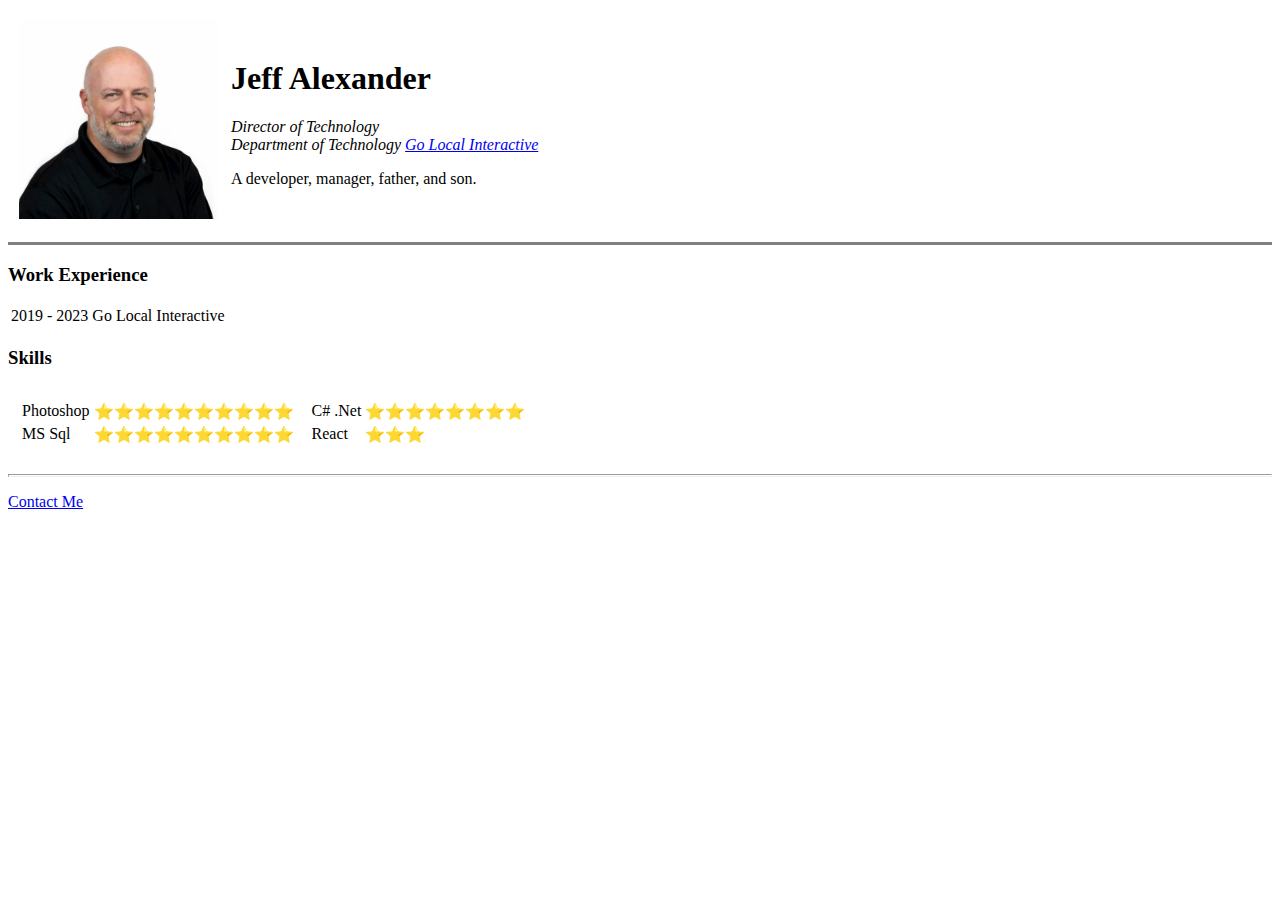
==== index.html @ 9fd3ac3d "Initial upload and commit" ====
<!DOCTYPE html>
<html lang="en">
<head>
    <meta charset="UTF-8">
    <title>Jeff's Personal Site</title>
</head>
<body>
    <table  cellspacing="10">
        <tr>
            <td>
                <img src="images/Jeff.jpg" height="200" width="200" alt="Jeff Alexander">
            </td>
            <td>
                <h1>Jeff Alexander</h1>
                <p>
                <em>Director of Technology</em><br>
                <em>Department of Technology <a href="http://www.golocalinteractive.com">Go Local Interactive</a></em>
                </p>
                <p>A developer, manager, father, and son.</p>
            </td>
        </tr>
    </table>
    <hr size="3" noshade="">
    <p>
        <h3>Work Experience</h3>
        <table>
            <tbody>
                <tr>
                    <td>2019 - 2023</td>
                    <td>Go Local Interactive</td>
                </tr>
            </tbody>
        </table>
    </p>
    <h3>Skills</h3>
    <p>
        <table border="0" cellspacing="10">
            <tr>
                <td>
                    <table>
                        <tr>
                            <td>
            Photoshop
                            </td>
                            <td>
                                ⭐️⭐️⭐️⭐️⭐️⭐️⭐️⭐️⭐️⭐️
                            </td>
                        </tr>
                        <tr>
                            <td>
            MS Sql
                            </td>
                            <td>
                                ⭐️⭐️⭐️⭐️⭐️⭐️⭐️⭐️⭐️⭐️
                            </td>
                        </tr>
                    </table>
                </td>
                <td>
                    <table>
                        <tr>
                            <td>
            C# .Net
                            </td>
                            <td>
                                ⭐️⭐️⭐️⭐️⭐️⭐️⭐️⭐️
                            </td>
                        </tr>
                        <tr>
                            <td>
            React
                            </td>
                            <td>
                                ⭐️⭐️⭐️
                            </td>
                        </tr>
                    </table>
                </td>
            </tr>
        </table>
    </p>
    <hr size="3">
    <p>
<a href="contact-me.html">Contact Me</a>
    </p>
</body>
</html>
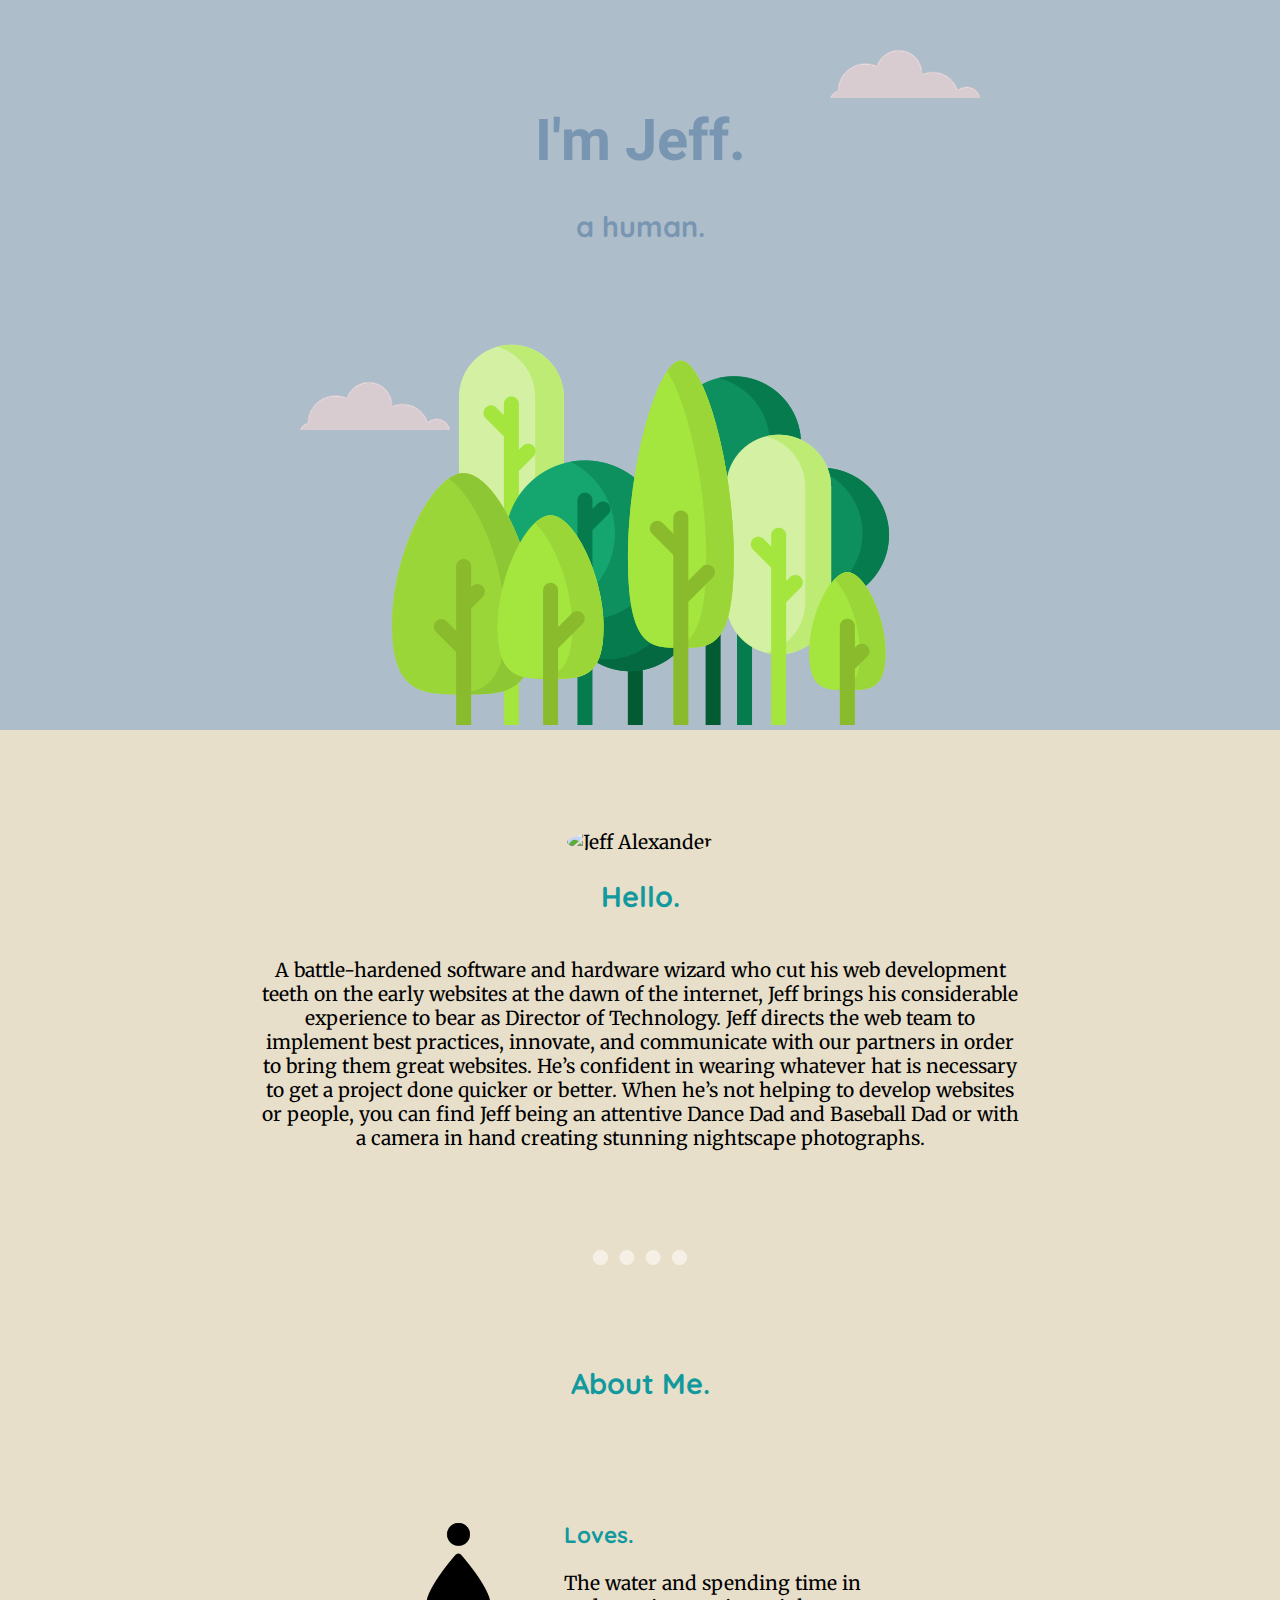
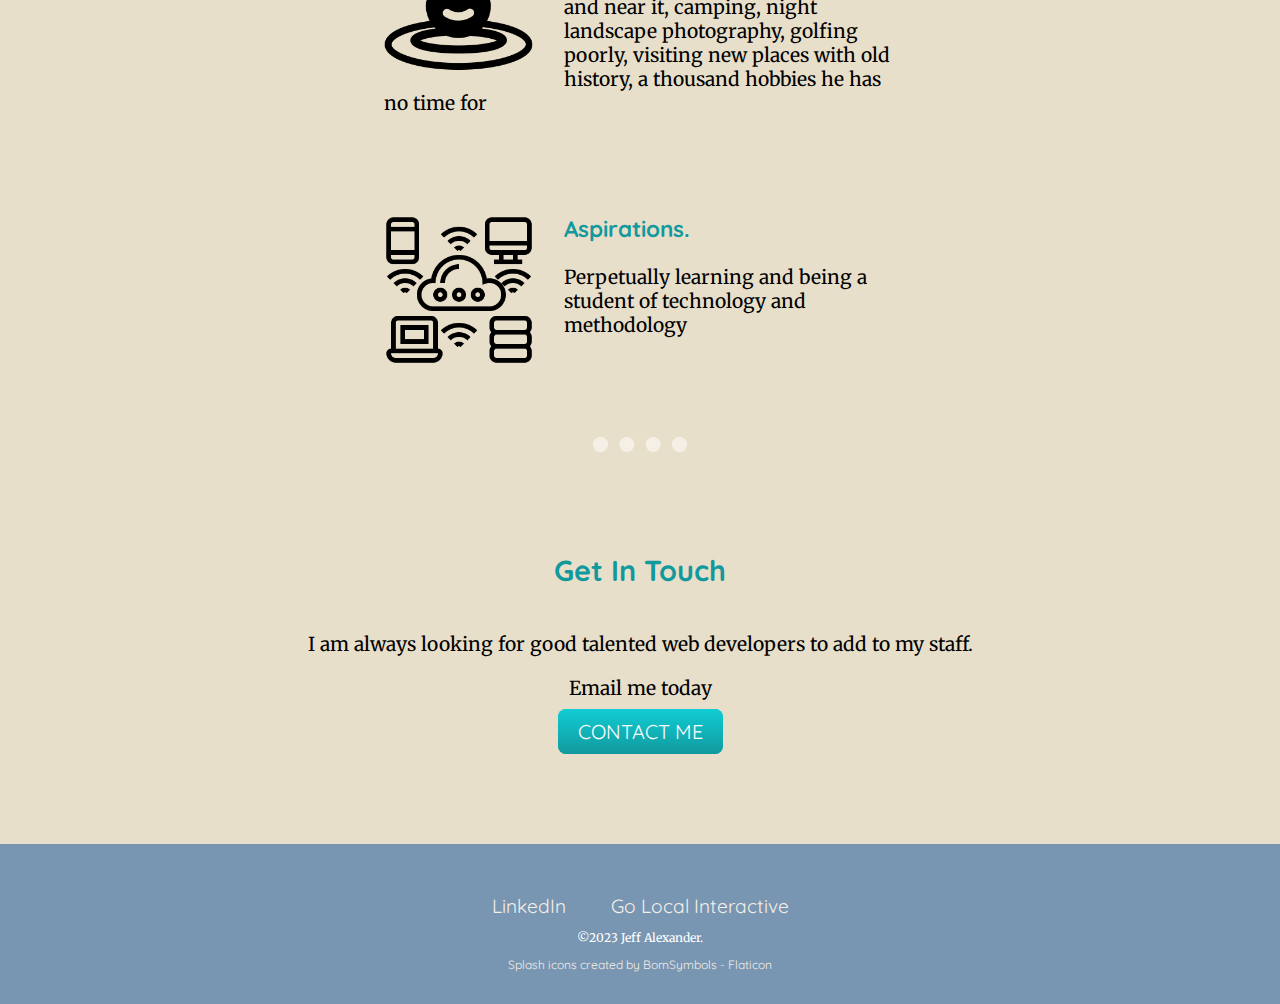
==== commit 874890cd: "new design" ====
--- a/index.html
+++ b/index.html
@@ -1,87 +1,58 @@
 <!DOCTYPE html>
-<html lang="en">
-<head>
-    <meta charset="UTF-8">
-    <title>Jeff's Personal Site</title>
-</head>
-<body>
-    <table  cellspacing="10">
-        <tr>
-            <td>
-                <img src="images/Jeff.jpg" height="200" width="200" alt="Jeff Alexander">
-            </td>
-            <td>
-                <h1>Jeff Alexander</h1>
-                <p>
-                <em>Director of Technology</em><br>
-                <em>Department of Technology <a href="http://www.golocalinteractive.com">Go Local Interactive</a></em>
-                </p>
-                <p>A developer, manager, father, and son.</p>
-            </td>
-        </tr>
-    </table>
-    <hr size="3" noshade="">
-    <p>
-        <h3>Work Experience</h3>
-        <table>
-            <tbody>
-                <tr>
-                    <td>2019 - 2023</td>
-                    <td>Go Local Interactive</td>
-                </tr>
-            </tbody>
-        </table>
-    </p>
-    <h3>Skills</h3>
-    <p>
-        <table border="0" cellspacing="10">
-            <tr>
-                <td>
-                    <table>
-                        <tr>
-                            <td>
-            Photoshop
-                            </td>
-                            <td>
-                                ⭐️⭐️⭐️⭐️⭐️⭐️⭐️⭐️⭐️⭐️
-                            </td>
-                        </tr>
-                        <tr>
-                            <td>
-            MS Sql
-                            </td>
-                            <td>
-                                ⭐️⭐️⭐️⭐️⭐️⭐️⭐️⭐️⭐️⭐️
-                            </td>
-                        </tr>
-                    </table>
-                </td>
-                <td>
-                    <table>
-                        <tr>
-                            <td>
-            C# .Net
-                            </td>
-                            <td>
-                                ⭐️⭐️⭐️⭐️⭐️⭐️⭐️⭐️
-                            </td>
-                        </tr>
-                        <tr>
-                            <td>
-            React
-                            </td>
-                            <td>
-                                ⭐️⭐️⭐️
-                            </td>
-                        </tr>
-                    </table>
-                </td>
-            </tr>
-        </table>
-    </p>
-    <hr size="3">
-    <p>
-<a href="contact-me.html">Contact Me</a>
-    </p>
-</body>
+<html>
+    <head>
+        <meta charset="UTF-8">
+        <title>Jeff Alexander</title>
+        <link rel="stylesheet" href="css/styles.css">
+        <link rel="shortcut icon" href="favicon.ico" type="image/x-icon">
+        <link rel="preconnect" href="https://fonts.googleapis.com">
+        <link rel="preconnect" href="https://fonts.gstatic.com" crossorigin>
+        <link href="https://fonts.googleapis.com/css2?family=Heebo:wght@300&family=Merriweather&family=Quicksand:wght@300&display=swap" rel="stylesheet">
+        
+    </head>
+    <body>
+        <div class="top-container">
+            <img class="top-cloud" src="images/cloud.png" alt="cloud-img">
+            <h1>I'm Jeff.</h1>
+            <h2 class="heading">a human.</h2>
+            <img class="bottom-cloud" src="images/cloud.png" alt="cloud-img">
+            <img src="images/forest.png" alt="forest-img">
+        </div>
+        <div class="middle-container">
+            <div class="profile">
+              <img class="me" src="images/jeff.jpg" alt="Jeff Alexander">
+              <h2>Hello.</h2>
+              <p class="intro">A battle-hardened software and hardware wizard who cut his web development teeth on the early websites at the dawn of the internet, Jeff brings his considerable experience to bear as Director of Technology. Jeff directs the web team to implement best practices, innovate, and communicate with our partners in order to bring them great websites. He’s confident in wearing whatever hat is necessary to get a project done quicker or better. When he’s not helping to develop websites or people, you can find Jeff being an attentive Dance Dad and Baseball Dad or with a camera in hand creating stunning nightscape photographs.</p>
+            </div>
+            <hr>
+            <div class="skills">
+              <h2>About Me.</h2>
+              <div class="skill-row">
+                <img class="water-drop-img" src="images/water-drop.png" alt="water-drop">
+                <h3>Loves.</h3>
+                <p>The water and spending time in and near it, camping, night landscape photography, golfing poorly, visiting new places with old history, a thousand hobbies he has no time for</p>
+              </div>
+              <div class="skill-row">
+                <img class="technology-img" src="images/technology.png" alt="technology">
+                <h3>Aspirations.</h3>
+                <p>Perpetually learning and being a student of technology and methodology</p>
+              </div>
+            </div>
+            <hr>
+            <div class="contact-me">
+              <h2>Get In Touch</h2>
+              <p>I am always looking for good talented web developers to add to my staff.</p>
+              <p>Email me today </p>
+              <a class="btn" href="mailto:name@email.com">CONTACT ME</a>
+            </div>
+          </div>
+          
+          
+          <div class="bottom-container">
+            <a class="footer-link" href="https://www.linkedin.com/in/velcrofrog">LinkedIn</a>
+            <a class="footer-link" href="https://www.golocalinteractive.com/">Go Local Interactive</a>
+            <p class="copyright">©2023 Jeff Alexander.</p>
+            <p class="copyright"><a href="https://www.flaticon.com/free-icons/splash" title="splash icons">Splash icons created by BomSymbols - Flaticon</a></p>
+          </div>
+    </body>
 </html>--- a/css/styles.css
+++ b/css/styles.css
@@ -0,0 +1,143 @@
+body{
+    margin: 0px;
+    text-align: center;
+    font-family: 'Merriweather', serif;
+    font-size: 1.2em;
+}
+h1 {
+    margin-top: 0px;
+    margin-bottom: 0px;
+    margin: 0 auto 0 auto;
+    font-family: 'Heebo', sans-serif;
+    font-size: 3em;
+    color: #7895B2;
+}
+h2 {
+    font-family: 'Quicksand', sans-serif;
+    color: #11999E;
+    padding-bottom: 20px;
+}
+h3 {
+    font-family: 'Quicksand', sans-serif;
+    color: #11999E;
+}
+
+a {
+    color: #F5EFE6;
+    font-family: 'Quicksand', sans-serif;
+    margin: 10px 20px;
+    text-decoration: none;
+
+}
+a:hover {
+    color: #FFFFFF;
+
+}
+
+hr {
+    border: dotted 15px;
+    border-bottom: none;
+    border-color: #F5EFE6;
+    width: 5%;
+    margin: 100px auto 100px auto;
+}
+
+
+
+
+/************************ Classes ************************/
+.top-container {
+    background-color: #AEBDCA;
+    padding-top: 100px;
+    position: relative;
+}
+.middle-container {
+    background-color: #E8DFCA;
+    padding: 100px 0px;
+
+}
+.bottom-container {
+    background-color: #7895B2;
+    padding: 50px 0px 20px 0px;
+
+}
+
+.skill-row {
+    width: 40%;
+    margin: 100px auto 100px auto;
+    text-align: left;
+}
+
+.bottom-cloud {
+    position: absolute;
+    left:300px;
+    bottom: 300px;
+
+}
+
+.top-cloud {
+    position: absolute;
+    right: 300px;
+    top: 50px;
+}
+
+.me {
+    border-radius: 100%;
+    height: 150px;
+    width: 150px;
+}
+
+.water-drop-img {
+    height: 150px;
+    width: 150px;
+    float: left;
+    margin-right: 30px;
+}
+
+.technology-img {
+    height: 150px;
+    width: 150px;
+    float: left;
+    margin-right: 30px;
+}
+
+.heading {
+    color: #7895B2;;
+}
+
+.btn {
+    background: #11cdd4;
+    background-image: -webkit-linear-gradient(top, #11cdd4, #11999e);
+    background-image: -moz-linear-gradient(top, #11cdd4, #11999e);
+    background-image: -ms-linear-gradient(top, #11cdd4, #11999e);
+    background-image: -o-linear-gradient(top, #11cdd4, #11999e);
+    background-image: linear-gradient(to bottom, #11cdd4, #11999e);
+    -webkit-border-radius: 8;
+    -moz-border-radius: 8;
+    border-radius: 8px;
+    font-family: 'Quicksand', sans-serif;
+    color: #ffffff;
+    font-size: 20px;
+    padding: 10px 20px 10px 20px;
+    text-decoration: none;
+  }
+  
+  .btn:hover {
+    background: #30e3cb;
+    background-image: -webkit-linear-gradient(top, #30e3cb, #2bc4ad);
+    background-image: -moz-linear-gradient(top, #30e3cb, #2bc4ad);
+    background-image: -ms-linear-gradient(top, #30e3cb, #2bc4ad);
+    background-image: -o-linear-gradient(top, #30e3cb, #2bc4ad);
+    background-image: linear-gradient(to bottom, #30e3cb, #2bc4ad);
+    text-decoration: none;
+  }
+
+  .intro {
+    width: 60%;
+    margin: auto;
+  }
+
+  .copyright {
+    color: #ffffff;
+    font-size: 0.75rem;
+  }